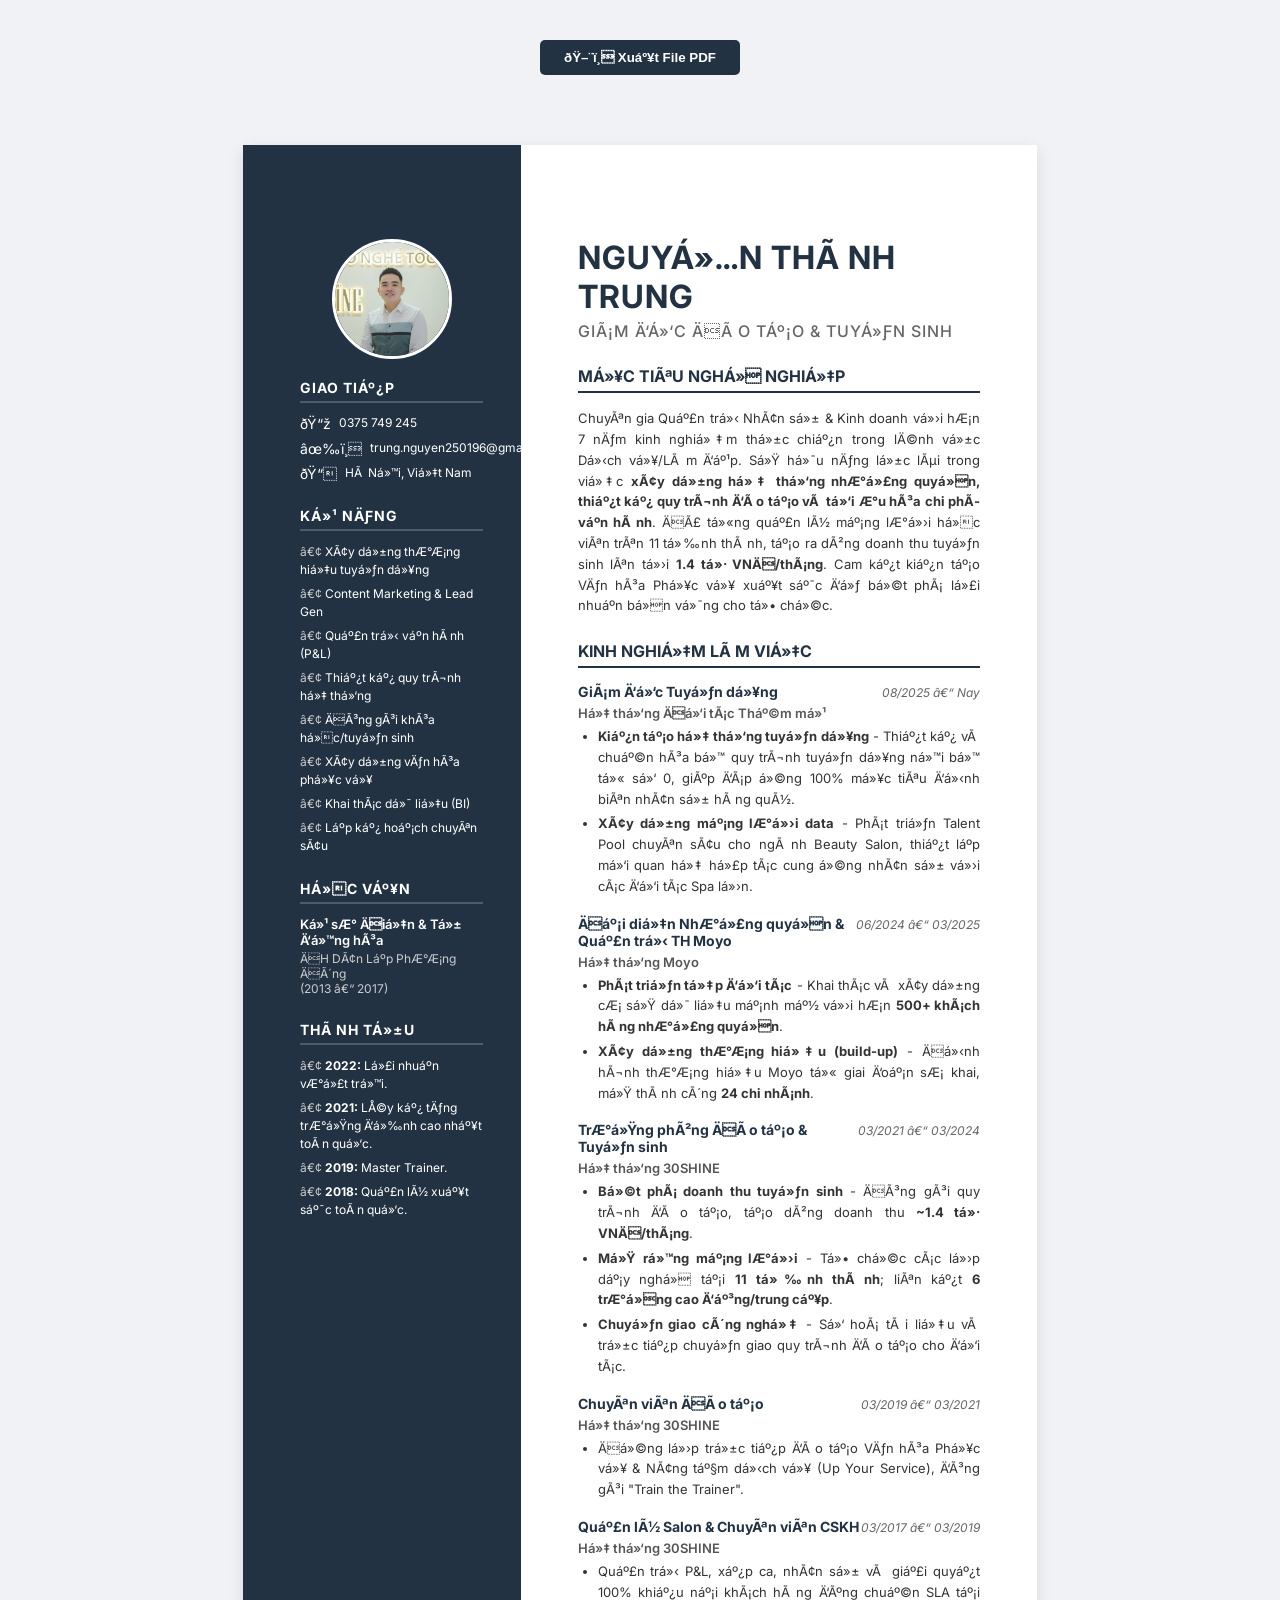
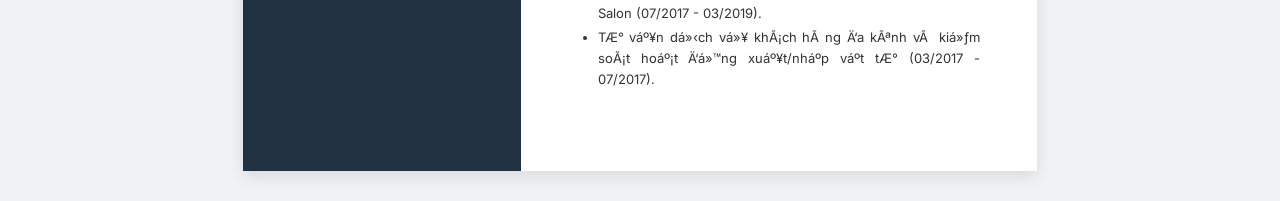
==== cv_detail.html @ 02f77760 "Add files via upload" ====
﻿<!DOCTYPE html>
<html lang="vi">

<head>
    <meta charset="UTF-8">
    <meta name="viewport" content="width=device-width, initial-scale=1.0">
    <title>CV - Nguyá»…n ThÃ nh Trung</title>
    <!-- PhÃ´ng chá»¯ Inter -->
    <link href="https://fonts.googleapis.com/css2?family=Inter:wght@400;500;600;700&display=swap" rel="stylesheet">
    <style>
        /* RESET & VARIABLES */
        :root {
            --primary-bg: #1a1a1a;
            --primary-text: #ffffff;
            --secondary-bg: #ffffff;
            --secondary-text: #333333;
            --accent-color: #2F80ED;
            --text-light: #777777;
            --border-color: #e0e0e0;
            --sidebar-width: 35%;
        }

        * {
            box-sizing: border-box;
            margin: 0;
            padding: 0;
        }

        body {
            font-family: 'Inter', sans-serif;
            background-color: #f0f2f5;
            -webkit-print-color-adjust: exact;
            print-color-adjust: exact;
        }

        /* -------------------------------------
           A4 PAPER SETUP 
           ------------------------------------- */
        @page {
            size: A4;
            margin: 0;
        }

        .paper-a4 {
            width: 210mm;
            min-height: 297mm;
            background: var(--secondary-bg);
            margin: 30px auto;
            box-shadow: 0 5px 15px rgba(0, 0, 0, 0.1);
            position: relative;
            overflow: hidden;
            display: flex;
        }

        @media print {
            body {
                background: none;
                margin: 0;
                padding: 0;
            }

            .paper-a4 {
                margin: 0;
                box-shadow: none;
                width: 210mm;
                min-height: 297mm;
            }

            .btn-print,
            .instruction-text {
                display: none;
            }

            /* TrÃ¡nh cáº¯t trang */
            .exp-item {
                page-break-inside: avoid;
            }
        }

        /* -------------------------------------
           LAYOUT (2 COLUMNS)
           ------------------------------------- */
        .sidebar {
            width: var(--sidebar-width);
            background-color: #223243;
            /* MÃ u xanh Ä‘en Ä‘áº·c trÆ°ng TopCV */
            color: var(--primary-text);
            padding: 25mm 10mm 15mm 15mm;
            min-height: 100vh;
        }

        .main-content {
            width: calc(100% - var(--sidebar-width));
            background-color: var(--secondary-bg);
            color: var(--secondary-text);
            padding: 25mm 15mm 15mm 15mm;
        }

        /* -------------------------------------
           SIDEBAR STYLES
           ------------------------------------- */
        .avatar-container {
            width: 120px;
            height: 120px;
            border-radius: 50%;
            background-color: #3e526a;
            margin: 0 auto 20px auto;
            display: flex;
            align-items: center;
            justify-content: center;
            border: 3px solid #fff;
            overflow: hidden;
        }

        .avatar-placeholder {
            font-size: 36px;
            font-weight: 700;
            color: #fff;
        }

        .sidebar-section {
            margin-bottom: 25px;
        }

        .sidebar-title {
            font-size: 14px;
            text-transform: uppercase;
            border-bottom: 2px solid rgba(255, 255, 255, 0.2);
            padding-bottom: 5px;
            margin-bottom: 12px;
            letter-spacing: 1px;
        }

        .contact-item {
            margin-bottom: 8px;
            font-size: 12px;
            display: flex;
            align-items: flex-start;
        }

        .contact-icon {
            margin-right: 8px;
            font-size: 14px;
        }

        .sidebar-list {
            list-style: none;
            padding: 0;
        }

        .sidebar-list li {
            font-size: 12px;
            margin-bottom: 6px;
            line-height: 1.5;
        }

        .sidebar-list li::before {
            content: "â€¢ ";
            color: #ccc;
        }

        /* -------------------------------------
           MAIN CONTENT STYLES
           ------------------------------------- */
        h1.cv-name {
            font-size: 32px;
            text-transform: uppercase;
            color: #223243;
            letter-spacing: 1px;
            margin-bottom: 5px;
            line-height: 1.2;
        }

        h2.cv-title-job {
            font-size: 16px;
            color: #666;
            text-transform: uppercase;
            letter-spacing: 1px;
            margin-bottom: 25px;
            font-weight: 500;
        }

        .main-section {
            margin-bottom: 25px;
        }

        .main-title {
            font-size: 16px;
            text-transform: uppercase;
            color: #223243;
            border-bottom: 2px solid #223243;
            padding-bottom: 5px;
            margin-bottom: 15px;
            font-weight: 700;
        }

        p.summary {
            font-size: 13px;
            line-height: 1.6;
            text-align: justify;
        }

        .exp-item {
            margin-bottom: 18px;
            font-size: 13px;
            page-break-inside: avoid;
        }

        .exp-header {
            display: flex;
            justify-content: space-between;
            align-items: baseline;
            margin-bottom: 5px;
        }

        .job-title {
            font-size: 14px;
            font-weight: 700;
            color: #223243;
        }

        .job-date {
            font-size: 12px;
            color: #666;
            font-style: italic;
            white-space: nowrap;
        }

        .company-name {
            font-weight: 600;
            color: #555;
            margin-bottom: 5px;
            display: block;
        }

        .exp-detail {
            list-style-type: disc;
            padding-left: 20px;
            line-height: 1.6;
        }

        .exp-detail li {
            margin-bottom: 4px;
            text-align: justify;
        }

        /* UTILITY */
        .btn-print {
            display: block;
            width: 200px;
            margin: 20px auto;
            padding: 10px 20px;
            background: #223243;
            color: white;
            text-align: center;
            text-decoration: none;
            font-weight: bold;
            border-radius: 5px;
            cursor: pointer;
            border: none;
            transition: 0.2s;
        }

        .btn-print:hover {
            background: #3e526a;
        }
    </style>
</head>

<body>

    <!-- Instruction (áº©n khi in) -->
    <div style="text-align:center; padding: 20px;" class="instruction-text">
        <button class="btn-print" onclick="window.print()">ðŸ–¨ï¸ Xuáº¥t File PDF</button>
    </div>

    <!-- KHUNG A4 -->
    <div class="paper-a4">

        <!-- SIDEBAR -->
        <div class="sidebar">
            <div class="avatar-container">
                <img src="assets/images/anh_dai_dien.jpg" alt="Nguyá»…n ThÃ nh Trung"
                    style="width: 100%; height: 100%; object-fit: cover;">
            </div>

            <div class="sidebar-section">
                <h3 class="sidebar-title">Giao tiáº¿p</h3>
                <div class="contact-item"><span class="contact-icon">ðŸ“ž</span> 0375 749 245</div>
                <div class="contact-item"><span class="contact-icon">âœ‰ï¸</span> trung.nguyen250196@gmail.com</div>
                <div class="contact-item"><span class="contact-icon">ðŸ“</span> HÃ  Ná»™i, Viá»‡t Nam</div>
            </div>

            <div class="sidebar-section">
                <h3 class="sidebar-title">Ká»¹ nÄƒng</h3>
                <ul class="sidebar-list">
                    <li>XÃ¢y dá»±ng thÆ°Æ¡ng hiá»‡u tuyá»ƒn dá»¥ng</li>
                    <li>Content Marketing & Lead Gen</li>
                    <li>Quáº£n trá»‹ váº­n hÃ nh (P&L)</li>
                    <li>Thiáº¿t káº¿ quy trÃ¬nh há»‡ thá»‘ng</li>
                    <li>ÄÃ³ng gÃ³i khÃ³a há»c/tuyá»ƒn sinh</li>
                    <li>XÃ¢y dá»±ng vÄƒn hÃ³a phá»¥c vá»¥</li>
                    <li>Khai thÃ¡c dá»¯ liá»‡u (BI)</li>
                    <li>Láº­p káº¿ hoáº¡ch chuyÃªn sÃ¢u</li>
                </ul>
            </div>

            <div class="sidebar-section">
                <h3 class="sidebar-title">Há»c váº¥n</h3>
                <p style="font-size: 13px; font-weight: 600; margin-bottom: 3px;">Ká»¹ sÆ° Äiá»‡n & Tá»± Ä‘á»™ng hÃ³a</p>
                <p style="font-size: 12px; color: #ccc;">ÄH DÃ¢n Láº­p PhÆ°Æ¡ng ÄÃ´ng<br>(2013 â€“ 2017)</p>
            </div>

            <div class="sidebar-section">
                <h3 class="sidebar-title">ThÃ nh tá»±u</h3>
                <ul class="sidebar-list">
                    <li><strong>2022:</strong> Lá»£i nhuáº­n vÆ°á»£t trá»™i.</li>
                    <li><strong>2021:</strong> LÅ©y káº¿ tÄƒng trÆ°á»Ÿng Ä‘á»‰nh cao nháº¥t toÃ n quá»‘c.</li>
                    <li><strong>2019:</strong> Master Trainer.</li>
                    <li><strong>2018:</strong> Quáº£n lÃ½ xuáº¥t sáº¯c toÃ n quá»‘c.</li>
                </ul>
            </div>
        </div>

        <!-- MAIN CONTENT -->
        <div class="main-content">
            <h1 class="cv-name">Nguyá»…n ThÃ nh Trung</h1>
            <h2 class="cv-title-job">GiÃ¡m Ä‘á»‘c ÄÃ o táº¡o & Tuyá»ƒn sinh</h2>

            <div class="main-section">
                <h3 class="main-title">Má»¥c tiÃªu nghá» nghiá»‡p</h3>
                <p class="summary">
                    ChuyÃªn gia Quáº£n trá»‹ NhÃ¢n sá»± & Kinh doanh vá»›i hÆ¡n 7 nÄƒm kinh nghiá»‡m thá»±c chiáº¿n trong lÄ©nh vá»±c Dá»‹ch
                    vá»¥/LÃ m Ä‘áº¹p. Sá»Ÿ há»¯u nÄƒng lá»±c lÃµi trong viá»‡c <strong>xÃ¢y dá»±ng há»‡ thá»‘ng nhÆ°á»£ng quyá»n, thiáº¿t káº¿ quy
                        trÃ¬nh Ä‘Ã o táº¡o vÃ  tá»‘i Æ°u hÃ³a chi phÃ­ váº­n hÃ nh</strong>. ÄÃ£ tá»«ng quáº£n lÃ½ máº¡ng lÆ°á»›i há»c viÃªn trÃªn
                    11 tá»‰nh thÃ nh, táº¡o ra dÃ²ng doanh thu tuyá»ƒn sinh lÃªn tá»›i <strong>1.4 tá»· VNÄ/thÃ¡ng</strong>. Cam káº¿t
                    kiáº¿n táº¡o VÄƒn hÃ³a Phá»¥c vá»¥ xuáº¥t sáº¯c Ä‘á»ƒ bá»©t phÃ¡ lá»£i nhuáº­n bá»n vá»¯ng cho tá»• chá»©c.
                </p>
            </div>

            <div class="main-section">
                <h3 class="main-title">Kinh nghiá»‡m lÃ m viá»‡c</h3>

                <div class="exp-item">
                    <div class="exp-header">
                        <span class="job-title">GiÃ¡m Ä‘á»‘c Tuyá»ƒn dá»¥ng</span>
                        <span class="job-date">08/2025 â€“ Nay</span>
                    </div>
                    <span class="company-name">Há»‡ thá»‘ng Äá»‘i tÃ¡c Tháº©m má»¹</span>
                    <ul class="exp-detail">
                        <li><strong>Kiáº¿n táº¡o há»‡ thá»‘ng tuyá»ƒn dá»¥ng</strong> - Thiáº¿t káº¿ vÃ  chuáº©n hÃ³a bá»™ quy trÃ¬nh tuyá»ƒn
                            dá»¥ng
                            ná»™i bá»™ tá»« sá»‘ 0, giÃºp Ä‘Ã¡p á»©ng 100% má»¥c tiÃªu Ä‘á»‹nh biÃªn nhÃ¢n sá»± hÃ ng quÃ½.</li>
                        <li><strong>XÃ¢y dá»±ng máº¡ng lÆ°á»›i data</strong> - PhÃ¡t triá»ƒn Talent Pool chuyÃªn sÃ¢u cho ngÃ nh
                            Beauty
                            Salon, thiáº¿t láº­p má»‘i quan há»‡ há»£p tÃ¡c cung á»©ng nhÃ¢n sá»± vá»›i cÃ¡c Ä‘á»‘i tÃ¡c Spa lá»›n.</li>
                    </ul>
                </div>

                <div class="exp-item">
                    <div class="exp-header">
                        <span class="job-title">Äáº¡i diá»‡n NhÆ°á»£ng quyá»n & Quáº£n trá»‹ TH Moyo</span>
                        <span class="job-date">06/2024 â€“ 03/2025</span>
                    </div>
                    <span class="company-name">Há»‡ thá»‘ng Moyo</span>
                    <ul class="exp-detail">
                        <li><strong>PhÃ¡t triá»ƒn tá»‡p Ä‘á»‘i tÃ¡c</strong> - Khai thÃ¡c vÃ  xÃ¢y dá»±ng cÆ¡ sá»Ÿ dá»¯ liá»‡u máº¡nh máº½ vá»›i
                            hÆ¡n
                            <strong>500+ khÃ¡ch hÃ ng nhÆ°á»£ng quyá»n</strong>.
                        </li>
                        <li><strong>XÃ¢y dá»±ng thÆ°Æ¡ng hiá»‡u (build-up)</strong> - Äá»‹nh hÃ¬nh thÆ°Æ¡ng hiá»‡u Moyo tá»« giai Ä‘oáº¡n
                            sÆ¡
                            khai, má»Ÿ thÃ nh cÃ´ng <strong>24 chi nhÃ¡nh</strong>.</li>
                    </ul>
                </div>

                <div class="exp-item">
                    <div class="exp-header">
                        <span class="job-title">TrÆ°á»Ÿng phÃ²ng ÄÃ o táº¡o & Tuyá»ƒn sinh</span>
                        <span class="job-date">03/2021 â€“ 03/2024</span>
                    </div>
                    <span class="company-name">Há»‡ thá»‘ng 30SHINE</span>
                    <ul class="exp-detail">
                        <li><strong>Bá»©t phÃ¡ doanh thu tuyá»ƒn sinh</strong> - ÄÃ³ng gÃ³i quy trÃ¬nh Ä‘Ã o táº¡o, táº¡o dÃ²ng doanh
                            thu <strong>~1.4 tá»· VNÄ/thÃ¡ng</strong>.</li>
                        <li><strong>Má»Ÿ rá»™ng máº¡ng lÆ°á»›i</strong> - Tá»• chá»©c cÃ¡c lá»›p dáº¡y nghá» táº¡i <strong>11 tá»‰nh
                                thÃ nh</strong>; liÃªn káº¿t <strong>6 trÆ°á»ng cao Ä‘áº³ng/trung cáº¥p</strong>.</li>
                        <li><strong>Chuyá»ƒn giao cÃ´ng nghá»‡</strong> - Sá»‘ hoÃ¡ tÃ i liá»‡u vÃ  trá»±c tiáº¿p chuyá»ƒn giao quy trÃ¬nh
                            Ä‘Ã o táº¡o cho Ä‘á»‘i tÃ¡c.</li>
                    </ul>
                </div>

                <div class="exp-item">
                    <div class="exp-header">
                        <span class="job-title">ChuyÃªn viÃªn ÄÃ o táº¡o</span>
                        <span class="job-date">03/2019 â€“ 03/2021</span>
                    </div>
                    <span class="company-name">Há»‡ thá»‘ng 30SHINE</span>
                    <ul class="exp-detail">
                        <li>Äá»©ng lá»›p trá»±c tiáº¿p Ä‘Ã o táº¡o VÄƒn hÃ³a Phá»¥c vá»¥ & NÃ¢ng táº§m dá»‹ch vá»¥ (Up Your Service), Ä‘Ã³ng gÃ³i
                            "Train the Trainer".</li>
                    </ul>
                </div>

                <div class="exp-item">
                    <div class="exp-header">
                        <span class="job-title">Quáº£n lÃ½ Salon & ChuyÃªn viÃªn CSKH</span>
                        <span class="job-date">03/2017 â€“ 03/2019</span>
                    </div>
                    <span class="company-name">Há»‡ thá»‘ng 30SHINE</span>
                    <ul class="exp-detail">
                        <li>Quáº£n trá»‹ P&L, xáº¿p ca, nhÃ¢n sá»± vÃ  giáº£i quyáº¿t 100% khiáº¿u náº¡i khÃ¡ch hÃ ng Ä‘Ãºng chuáº©n SLA táº¡i
                            Salon (07/2017 - 03/2019).</li>
                        <li>TÆ° váº¥n dá»‹ch vá»¥ khÃ¡ch hÃ ng Ä‘a kÃªnh vÃ  kiá»ƒm soÃ¡t hoáº¡t Ä‘á»™ng xuáº¥t/nháº­p váº­t tÆ° (03/2017 -
                            07/2017).</li>
                    </ul>
                </div>

            </div>

        </div>

    </div>

</body>

</html>
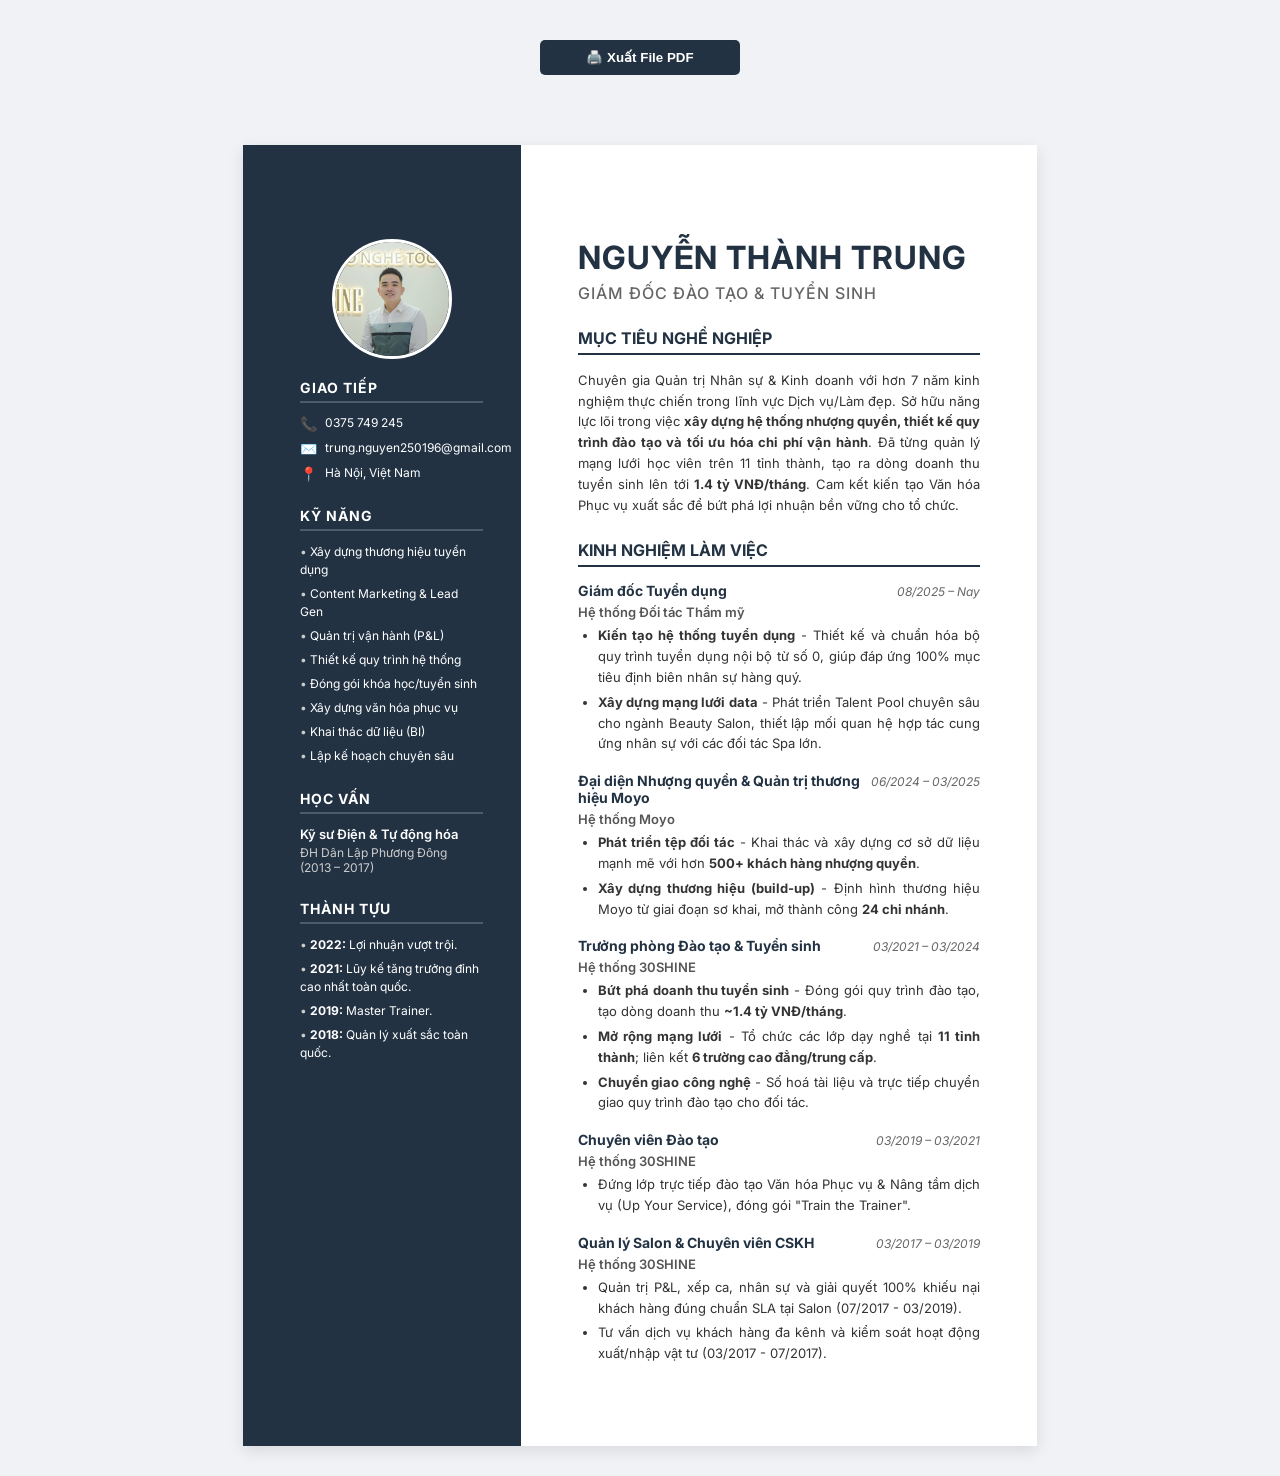
==== commit 40190668: "Update cv_detail.html" ====
--- a/cv_detail.html
+++ b/cv_detail.html
@@ -1,11 +1,10 @@
-﻿<!DOCTYPE html>
+<!DOCTYPE html>
 <html lang="vi">
 
 <head>
     <meta charset="UTF-8">
     <meta name="viewport" content="width=device-width, initial-scale=1.0">
-    <title>CV - Nguyá»…n ThÃ nh Trung</title>
-    <!-- PhÃ´ng chá»¯ Inter -->
+    <title>CV - Nguyễn Thành Trung</title>
     <link href="https://fonts.googleapis.com/css2?family=Inter:wght@400;500;600;700&display=swap" rel="stylesheet">
     <style>
         /* RESET & VARIABLES */
@@ -34,7 +33,7 @@
         }
 
         /* -------------------------------------
-           A4 PAPER SETUP 
+           A4 PAPER SETUP
            ------------------------------------- */
         @page {
             size: A4;
@@ -71,7 +70,7 @@
                 display: none;
             }
 
-            /* TrÃ¡nh cáº¯t trang */
+            /* Tránh cắt trang */
             .exp-item {
                 page-break-inside: avoid;
             }
@@ -83,7 +82,6 @@
         .sidebar {
             width: var(--sidebar-width);
             background-color: #223243;
-            /* MÃ u xanh Ä‘en Ä‘áº·c trÆ°ng TopCV */
             color: var(--primary-text);
             padding: 25mm 10mm 15mm 15mm;
             min-height: 100vh;
@@ -112,12 +110,6 @@
             overflow: hidden;
         }
 
-        .avatar-placeholder {
-            font-size: 36px;
-            font-weight: 700;
-            color: #fff;
-        }
-
         .sidebar-section {
             margin-bottom: 25px;
         }
@@ -155,7 +147,7 @@
         }
 
         .sidebar-list li::before {
-            content: "â€¢ ";
+            content: "• ";
             color: #ccc;
         }
 
@@ -269,9 +261,9 @@
 
 <body>
 
-    <!-- Instruction (áº©n khi in) -->
+    <!-- Instruction (ẩn khi in) -->
     <div style="text-align:center; padding: 20px;" class="instruction-text">
-        <button class="btn-print" onclick="window.print()">ðŸ–¨ï¸ Xuáº¥t File PDF</button>
+        <button class="btn-print" onclick="window.print()">🖨️ Xuất File PDF</button>
     </div>
 
     <!-- KHUNG A4 -->
@@ -280,138 +272,133 @@
         <!-- SIDEBAR -->
         <div class="sidebar">
             <div class="avatar-container">
-                <img src="assets/images/anh_dai_dien.jpg" alt="Nguyá»…n ThÃ nh Trung"
+                <img src="assets/images/anh_dai_dien.jpg" alt="Nguyễn Thành Trung"
                     style="width: 100%; height: 100%; object-fit: cover;">
             </div>
 
             <div class="sidebar-section">
-                <h3 class="sidebar-title">Giao tiáº¿p</h3>
-                <div class="contact-item"><span class="contact-icon">ðŸ“ž</span> 0375 749 245</div>
-                <div class="contact-item"><span class="contact-icon">âœ‰ï¸</span> trung.nguyen250196@gmail.com</div>
-                <div class="contact-item"><span class="contact-icon">ðŸ“</span> HÃ  Ná»™i, Viá»‡t Nam</div>
+                <h3 class="sidebar-title">Giao tiếp</h3>
+                <div class="contact-item"><span class="contact-icon">📞</span> 0375 749 245</div>
+                <div class="contact-item"><span class="contact-icon">✉️</span> trung.nguyen250196@gmail.com</div>
+                <div class="contact-item"><span class="contact-icon">📍</span> Hà Nội, Việt Nam</div>
             </div>
 
             <div class="sidebar-section">
-                <h3 class="sidebar-title">Ká»¹ nÄƒng</h3>
+                <h3 class="sidebar-title">Kỹ năng</h3>
                 <ul class="sidebar-list">
-                    <li>XÃ¢y dá»±ng thÆ°Æ¡ng hiá»‡u tuyá»ƒn dá»¥ng</li>
-                    <li>Content Marketing & Lead Gen</li>
-                    <li>Quáº£n trá»‹ váº­n hÃ nh (P&L)</li>
-                    <li>Thiáº¿t káº¿ quy trÃ¬nh há»‡ thá»‘ng</li>
-                    <li>ÄÃ³ng gÃ³i khÃ³a há»c/tuyá»ƒn sinh</li>
-                    <li>XÃ¢y dá»±ng vÄƒn hÃ³a phá»¥c vá»¥</li>
-                    <li>Khai thÃ¡c dá»¯ liá»‡u (BI)</li>
-                    <li>Láº­p káº¿ hoáº¡ch chuyÃªn sÃ¢u</li>
+                    <li>Xây dựng thương hiệu tuyển dụng</li>
+                    <li>Content Marketing &amp; Lead Gen</li>
+                    <li>Quản trị vận hành (P&amp;L)</li>
+                    <li>Thiết kế quy trình hệ thống</li>
+                    <li>Đóng gói khóa học/tuyển sinh</li>
+                    <li>Xây dựng văn hóa phục vụ</li>
+                    <li>Khai thác dữ liệu (BI)</li>
+                    <li>Lập kế hoạch chuyên sâu</li>
                 </ul>
             </div>
 
             <div class="sidebar-section">
-                <h3 class="sidebar-title">Há»c váº¥n</h3>
-                <p style="font-size: 13px; font-weight: 600; margin-bottom: 3px;">Ká»¹ sÆ° Äiá»‡n & Tá»± Ä‘á»™ng hÃ³a</p>
-                <p style="font-size: 12px; color: #ccc;">ÄH DÃ¢n Láº­p PhÆ°Æ¡ng ÄÃ´ng<br>(2013 â€“ 2017)</p>
+                <h3 class="sidebar-title">Học vấn</h3>
+                <p style="font-size: 13px; font-weight: 600; margin-bottom: 3px;">Kỹ sư Điện &amp; Tự động hóa</p>
+                <p style="font-size: 12px; color: #ccc;">ĐH Dân Lập Phương Đông<br>(2013 – 2017)</p>
             </div>
 
             <div class="sidebar-section">
-                <h3 class="sidebar-title">ThÃ nh tá»±u</h3>
+                <h3 class="sidebar-title">Thành tựu</h3>
                 <ul class="sidebar-list">
-                    <li><strong>2022:</strong> Lá»£i nhuáº­n vÆ°á»£t trá»™i.</li>
-                    <li><strong>2021:</strong> LÅ©y káº¿ tÄƒng trÆ°á»Ÿng Ä‘á»‰nh cao nháº¥t toÃ n quá»‘c.</li>
+                    <li><strong>2022:</strong> Lợi nhuận vượt trội.</li>
+                    <li><strong>2021:</strong> Lũy kế tăng trưởng đỉnh cao nhất toàn quốc.</li>
                     <li><strong>2019:</strong> Master Trainer.</li>
-                    <li><strong>2018:</strong> Quáº£n lÃ½ xuáº¥t sáº¯c toÃ n quá»‘c.</li>
+                    <li><strong>2018:</strong> Quản lý xuất sắc toàn quốc.</li>
                 </ul>
             </div>
         </div>
 
         <!-- MAIN CONTENT -->
         <div class="main-content">
-            <h1 class="cv-name">Nguyá»…n ThÃ nh Trung</h1>
-            <h2 class="cv-title-job">GiÃ¡m Ä‘á»‘c ÄÃ o táº¡o & Tuyá»ƒn sinh</h2>
+            <h1 class="cv-name">Nguyễn Thành Trung</h1>
+            <h2 class="cv-title-job">Giám đốc Đào tạo &amp; Tuyển sinh</h2>
 
             <div class="main-section">
-                <h3 class="main-title">Má»¥c tiÃªu nghá» nghiá»‡p</h3>
+                <h3 class="main-title">Mục tiêu nghề nghiệp</h3>
                 <p class="summary">
-                    ChuyÃªn gia Quáº£n trá»‹ NhÃ¢n sá»± & Kinh doanh vá»›i hÆ¡n 7 nÄƒm kinh nghiá»‡m thá»±c chiáº¿n trong lÄ©nh vá»±c Dá»‹ch
-                    vá»¥/LÃ m Ä‘áº¹p. Sá»Ÿ há»¯u nÄƒng lá»±c lÃµi trong viá»‡c <strong>xÃ¢y dá»±ng há»‡ thá»‘ng nhÆ°á»£ng quyá»n, thiáº¿t káº¿ quy
-                        trÃ¬nh Ä‘Ã o táº¡o vÃ  tá»‘i Æ°u hÃ³a chi phÃ­ váº­n hÃ nh</strong>. ÄÃ£ tá»«ng quáº£n lÃ½ máº¡ng lÆ°á»›i há»c viÃªn trÃªn
-                    11 tá»‰nh thÃ nh, táº¡o ra dÃ²ng doanh thu tuyá»ƒn sinh lÃªn tá»›i <strong>1.4 tá»· VNÄ/thÃ¡ng</strong>. Cam káº¿t
-                    kiáº¿n táº¡o VÄƒn hÃ³a Phá»¥c vá»¥ xuáº¥t sáº¯c Ä‘á»ƒ bá»©t phÃ¡ lá»£i nhuáº­n bá»n vá»¯ng cho tá»• chá»©c.
+                    Chuyên gia Quản trị Nhân sự &amp; Kinh doanh với hơn 7 năm kinh nghiệm thực chiến trong lĩnh vực
+                    Dịch vụ/Làm đẹp. Sở hữu năng lực lõi trong việc <strong>xây dựng hệ thống nhượng quyền, thiết kế quy
+                        trình đào tạo và tối ưu hóa chi phí vận hành</strong>. Đã từng quản lý mạng lưới học viên trên
+                    11 tỉnh thành, tạo ra dòng doanh thu tuyển sinh lên tới <strong>1.4 tỷ VNĐ/tháng</strong>. Cam kết
+                    kiến tạo Văn hóa Phục vụ xuất sắc để bứt phá lợi nhuận bền vững cho tổ chức.
                 </p>
             </div>
 
             <div class="main-section">
-                <h3 class="main-title">Kinh nghiá»‡m lÃ m viá»‡c</h3>
+                <h3 class="main-title">Kinh nghiệm làm việc</h3>
 
                 <div class="exp-item">
                     <div class="exp-header">
-                        <span class="job-title">GiÃ¡m Ä‘á»‘c Tuyá»ƒn dá»¥ng</span>
-                        <span class="job-date">08/2025 â€“ Nay</span>
+                        <span class="job-title">Giám đốc Tuyển dụng</span>
+                        <span class="job-date">08/2025 – Nay</span>
                     </div>
-                    <span class="company-name">Há»‡ thá»‘ng Äá»‘i tÃ¡c Tháº©m má»¹</span>
+                    <span class="company-name">Hệ thống Đối tác Thẩm mỹ</span>
                     <ul class="exp-detail">
-                        <li><strong>Kiáº¿n táº¡o há»‡ thá»‘ng tuyá»ƒn dá»¥ng</strong> - Thiáº¿t káº¿ vÃ  chuáº©n hÃ³a bá»™ quy trÃ¬nh tuyá»ƒn
-                            dá»¥ng
-                            ná»™i bá»™ tá»« sá»‘ 0, giÃºp Ä‘Ã¡p á»©ng 100% má»¥c tiÃªu Ä‘á»‹nh biÃªn nhÃ¢n sá»± hÃ ng quÃ½.</li>
-                        <li><strong>XÃ¢y dá»±ng máº¡ng lÆ°á»›i data</strong> - PhÃ¡t triá»ƒn Talent Pool chuyÃªn sÃ¢u cho ngÃ nh
-                            Beauty
-                            Salon, thiáº¿t láº­p má»‘i quan há»‡ há»£p tÃ¡c cung á»©ng nhÃ¢n sá»± vá»›i cÃ¡c Ä‘á»‘i tÃ¡c Spa lá»›n.</li>
+                        <li><strong>Kiến tạo hệ thống tuyển dụng</strong> - Thiết kế và chuẩn hóa bộ quy trình tuyển
+                            dụng nội bộ từ số 0, giúp đáp ứng 100% mục tiêu định biên nhân sự hàng quý.</li>
+                        <li><strong>Xây dựng mạng lưới data</strong> - Phát triển Talent Pool chuyên sâu cho ngành
+                            Beauty Salon, thiết lập mối quan hệ hợp tác cung ứng nhân sự với các đối tác Spa lớn.</li>
                     </ul>
                 </div>
 
                 <div class="exp-item">
                     <div class="exp-header">
-                        <span class="job-title">Äáº¡i diá»‡n NhÆ°á»£ng quyá»n & Quáº£n trá»‹ TH Moyo</span>
-                        <span class="job-date">06/2024 â€“ 03/2025</span>
+                        <span class="job-title">Đại diện Nhượng quyền &amp; Quản trị thương hiệu Moyo</span>
+                        <span class="job-date">06/2024 – 03/2025</span>
                     </div>
-                    <span class="company-name">Há»‡ thá»‘ng Moyo</span>
+                    <span class="company-name">Hệ thống Moyo</span>
                     <ul class="exp-detail">
-                        <li><strong>PhÃ¡t triá»ƒn tá»‡p Ä‘á»‘i tÃ¡c</strong> - Khai thÃ¡c vÃ  xÃ¢y dá»±ng cÆ¡ sá»Ÿ dá»¯ liá»‡u máº¡nh máº½ vá»›i
-                            hÆ¡n
-                            <strong>500+ khÃ¡ch hÃ ng nhÆ°á»£ng quyá»n</strong>.
-                        </li>
-                        <li><strong>XÃ¢y dá»±ng thÆ°Æ¡ng hiá»‡u (build-up)</strong> - Äá»‹nh hÃ¬nh thÆ°Æ¡ng hiá»‡u Moyo tá»« giai Ä‘oáº¡n
-                            sÆ¡
-                            khai, má»Ÿ thÃ nh cÃ´ng <strong>24 chi nhÃ¡nh</strong>.</li>
+                        <li><strong>Phát triển tệp đối tác</strong> - Khai thác và xây dựng cơ sở dữ liệu mạnh mẽ với
+                            hơn <strong>500+ khách hàng nhượng quyền</strong>.</li>
+                        <li><strong>Xây dựng thương hiệu (build-up)</strong> - Định hình thương hiệu Moyo từ giai đoạn
+                            sơ khai, mở thành công <strong>24 chi nhánh</strong>.</li>
                     </ul>
                 </div>
 
                 <div class="exp-item">
                     <div class="exp-header">
-                        <span class="job-title">TrÆ°á»Ÿng phÃ²ng ÄÃ o táº¡o & Tuyá»ƒn sinh</span>
-                        <span class="job-date">03/2021 â€“ 03/2024</span>
+                        <span class="job-title">Trưởng phòng Đào tạo &amp; Tuyển sinh</span>
+                        <span class="job-date">03/2021 – 03/2024</span>
                     </div>
-                    <span class="company-name">Há»‡ thá»‘ng 30SHINE</span>
+                    <span class="company-name">Hệ thống 30SHINE</span>
                     <ul class="exp-detail">
-                        <li><strong>Bá»©t phÃ¡ doanh thu tuyá»ƒn sinh</strong> - ÄÃ³ng gÃ³i quy trÃ¬nh Ä‘Ã o táº¡o, táº¡o dÃ²ng doanh
-                            thu <strong>~1.4 tá»· VNÄ/thÃ¡ng</strong>.</li>
-                        <li><strong>Má»Ÿ rá»™ng máº¡ng lÆ°á»›i</strong> - Tá»• chá»©c cÃ¡c lá»›p dáº¡y nghá» táº¡i <strong>11 tá»‰nh
-                                thÃ nh</strong>; liÃªn káº¿t <strong>6 trÆ°á»ng cao Ä‘áº³ng/trung cáº¥p</strong>.</li>
-                        <li><strong>Chuyá»ƒn giao cÃ´ng nghá»‡</strong> - Sá»‘ hoÃ¡ tÃ i liá»‡u vÃ  trá»±c tiáº¿p chuyá»ƒn giao quy trÃ¬nh
-                            Ä‘Ã o táº¡o cho Ä‘á»‘i tÃ¡c.</li>
+                        <li><strong>Bứt phá doanh thu tuyển sinh</strong> - Đóng gói quy trình đào tạo, tạo dòng doanh
+                            thu <strong>~1.4 tỷ VNĐ/tháng</strong>.</li>
+                        <li><strong>Mở rộng mạng lưới</strong> - Tổ chức các lớp dạy nghề tại <strong>11 tỉnh
+                                thành</strong>; liên kết <strong>6 trường cao đẳng/trung cấp</strong>.</li>
+                        <li><strong>Chuyển giao công nghệ</strong> - Số hoá tài liệu và trực tiếp chuyển giao quy trình
+                            đào tạo cho đối tác.</li>
                     </ul>
                 </div>
 
                 <div class="exp-item">
                     <div class="exp-header">
-                        <span class="job-title">ChuyÃªn viÃªn ÄÃ o táº¡o</span>
-                        <span class="job-date">03/2019 â€“ 03/2021</span>
+                        <span class="job-title">Chuyên viên Đào tạo</span>
+                        <span class="job-date">03/2019 – 03/2021</span>
                     </div>
-                    <span class="company-name">Há»‡ thá»‘ng 30SHINE</span>
+                    <span class="company-name">Hệ thống 30SHINE</span>
                     <ul class="exp-detail">
-                        <li>Äá»©ng lá»›p trá»±c tiáº¿p Ä‘Ã o táº¡o VÄƒn hÃ³a Phá»¥c vá»¥ & NÃ¢ng táº§m dá»‹ch vá»¥ (Up Your Service), Ä‘Ã³ng gÃ³i
-                            "Train the Trainer".</li>
+                        <li>Đứng lớp trực tiếp đào tạo Văn hóa Phục vụ &amp; Nâng tầm dịch vụ (Up Your Service), đóng
+                            gói "Train the Trainer".</li>
                     </ul>
                 </div>
 
                 <div class="exp-item">
                     <div class="exp-header">
-                        <span class="job-title">Quáº£n lÃ½ Salon & ChuyÃªn viÃªn CSKH</span>
-                        <span class="job-date">03/2017 â€“ 03/2019</span>
+                        <span class="job-title">Quản lý Salon &amp; Chuyên viên CSKH</span>
+                        <span class="job-date">03/2017 – 03/2019</span>
                     </div>
-                    <span class="company-name">Há»‡ thá»‘ng 30SHINE</span>
+                    <span class="company-name">Hệ thống 30SHINE</span>
                     <ul class="exp-detail">
-                        <li>Quáº£n trá»‹ P&L, xáº¿p ca, nhÃ¢n sá»± vÃ  giáº£i quyáº¿t 100% khiáº¿u náº¡i khÃ¡ch hÃ ng Ä‘Ãºng chuáº©n SLA táº¡i
+                        <li>Quản trị P&amp;L, xếp ca, nhân sự và giải quyết 100% khiếu nại khách hàng đúng chuẩn SLA tại
                             Salon (07/2017 - 03/2019).</li>
-                        <li>TÆ° váº¥n dá»‹ch vá»¥ khÃ¡ch hÃ ng Ä‘a kÃªnh vÃ  kiá»ƒm soÃ¡t hoáº¡t Ä‘á»™ng xuáº¥t/nháº­p váº­t tÆ° (03/2017 -
+                        <li>Tư vấn dịch vụ khách hàng đa kênh và kiểm soát hoạt động xuất/nhập vật tư (03/2017 -
                             07/2017).</li>
                     </ul>
                 </div>
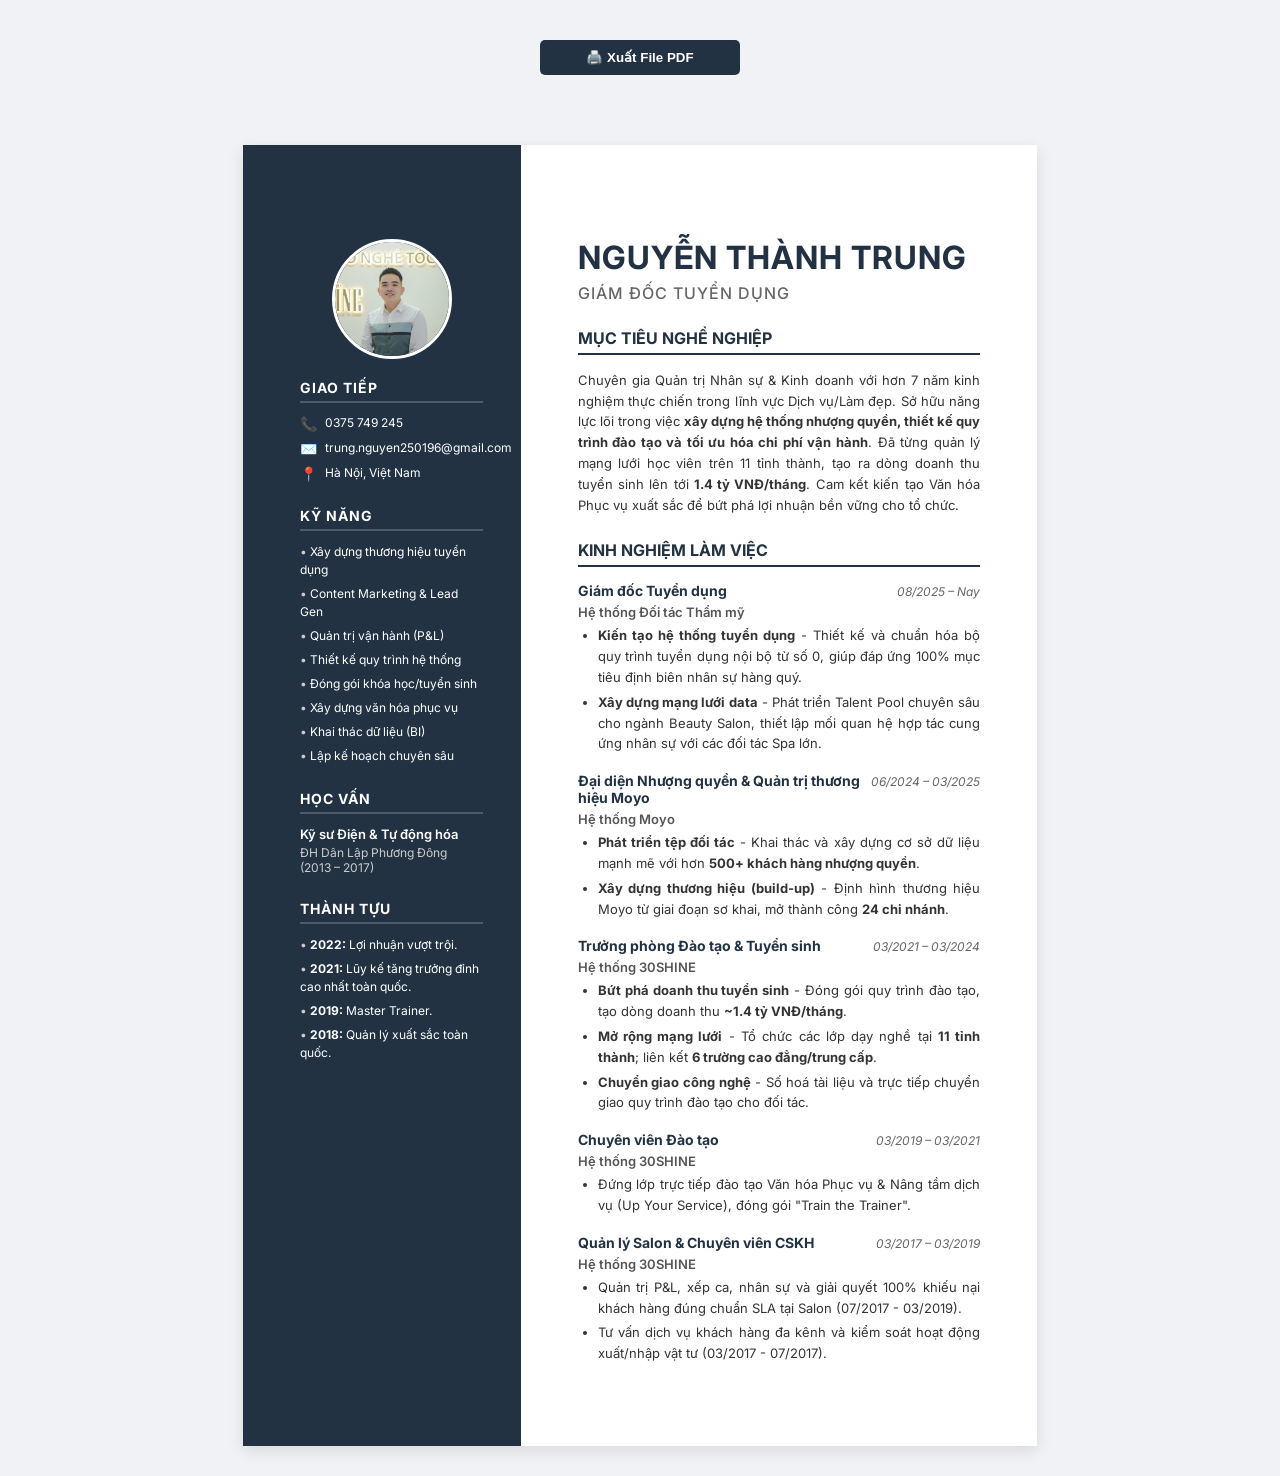
==== commit aba788fe: "Update: Doi chuc danh thanh Giam Doc Tuyen Dung + Fix encoding tieng Viet" ====
--- a/cv_detail.html
+++ b/cv_detail.html
@@ -1,414 +1,414 @@
-<!DOCTYPE html>
-<html lang="vi">
-
-<head>
-    <meta charset="UTF-8">
-    <meta name="viewport" content="width=device-width, initial-scale=1.0">
-    <title>CV - Nguyễn Thành Trung</title>
-    <link href="https://fonts.googleapis.com/css2?family=Inter:wght@400;500;600;700&display=swap" rel="stylesheet">
-    <style>
-        /* RESET & VARIABLES */
-        :root {
-            --primary-bg: #1a1a1a;
-            --primary-text: #ffffff;
-            --secondary-bg: #ffffff;
-            --secondary-text: #333333;
-            --accent-color: #2F80ED;
-            --text-light: #777777;
-            --border-color: #e0e0e0;
-            --sidebar-width: 35%;
-        }
-
-        * {
-            box-sizing: border-box;
-            margin: 0;
-            padding: 0;
-        }
-
-        body {
-            font-family: 'Inter', sans-serif;
-            background-color: #f0f2f5;
-            -webkit-print-color-adjust: exact;
-            print-color-adjust: exact;
-        }
-
-        /* -------------------------------------
-           A4 PAPER SETUP
-           ------------------------------------- */
-        @page {
-            size: A4;
-            margin: 0;
-        }
-
-        .paper-a4 {
-            width: 210mm;
-            min-height: 297mm;
-            background: var(--secondary-bg);
-            margin: 30px auto;
-            box-shadow: 0 5px 15px rgba(0, 0, 0, 0.1);
-            position: relative;
-            overflow: hidden;
-            display: flex;
-        }
-
-        @media print {
-            body {
-                background: none;
-                margin: 0;
-                padding: 0;
-            }
-
-            .paper-a4 {
-                margin: 0;
-                box-shadow: none;
-                width: 210mm;
-                min-height: 297mm;
-            }
-
-            .btn-print,
-            .instruction-text {
-                display: none;
-            }
-
-            /* Tránh cắt trang */
-            .exp-item {
-                page-break-inside: avoid;
-            }
-        }
-
-        /* -------------------------------------
-           LAYOUT (2 COLUMNS)
-           ------------------------------------- */
-        .sidebar {
-            width: var(--sidebar-width);
-            background-color: #223243;
-            color: var(--primary-text);
-            padding: 25mm 10mm 15mm 15mm;
-            min-height: 100vh;
-        }
-
-        .main-content {
-            width: calc(100% - var(--sidebar-width));
-            background-color: var(--secondary-bg);
-            color: var(--secondary-text);
-            padding: 25mm 15mm 15mm 15mm;
-        }
-
-        /* -------------------------------------
-           SIDEBAR STYLES
-           ------------------------------------- */
-        .avatar-container {
-            width: 120px;
-            height: 120px;
-            border-radius: 50%;
-            background-color: #3e526a;
-            margin: 0 auto 20px auto;
-            display: flex;
-            align-items: center;
-            justify-content: center;
-            border: 3px solid #fff;
-            overflow: hidden;
-        }
-
-        .sidebar-section {
-            margin-bottom: 25px;
-        }
-
-        .sidebar-title {
-            font-size: 14px;
-            text-transform: uppercase;
-            border-bottom: 2px solid rgba(255, 255, 255, 0.2);
-            padding-bottom: 5px;
-            margin-bottom: 12px;
-            letter-spacing: 1px;
-        }
-
-        .contact-item {
-            margin-bottom: 8px;
-            font-size: 12px;
-            display: flex;
-            align-items: flex-start;
-        }
-
-        .contact-icon {
-            margin-right: 8px;
-            font-size: 14px;
-        }
-
-        .sidebar-list {
-            list-style: none;
-            padding: 0;
-        }
-
-        .sidebar-list li {
-            font-size: 12px;
-            margin-bottom: 6px;
-            line-height: 1.5;
-        }
-
-        .sidebar-list li::before {
-            content: "• ";
-            color: #ccc;
-        }
-
-        /* -------------------------------------
-           MAIN CONTENT STYLES
-           ------------------------------------- */
-        h1.cv-name {
-            font-size: 32px;
-            text-transform: uppercase;
-            color: #223243;
-            letter-spacing: 1px;
-            margin-bottom: 5px;
-            line-height: 1.2;
-        }
-
-        h2.cv-title-job {
-            font-size: 16px;
-            color: #666;
-            text-transform: uppercase;
-            letter-spacing: 1px;
-            margin-bottom: 25px;
-            font-weight: 500;
-        }
-
-        .main-section {
-            margin-bottom: 25px;
-        }
-
-        .main-title {
-            font-size: 16px;
-            text-transform: uppercase;
-            color: #223243;
-            border-bottom: 2px solid #223243;
-            padding-bottom: 5px;
-            margin-bottom: 15px;
-            font-weight: 700;
-        }
-
-        p.summary {
-            font-size: 13px;
-            line-height: 1.6;
-            text-align: justify;
-        }
-
-        .exp-item {
-            margin-bottom: 18px;
-            font-size: 13px;
-            page-break-inside: avoid;
-        }
-
-        .exp-header {
-            display: flex;
-            justify-content: space-between;
-            align-items: baseline;
-            margin-bottom: 5px;
-        }
-
-        .job-title {
-            font-size: 14px;
-            font-weight: 700;
-            color: #223243;
-        }
-
-        .job-date {
-            font-size: 12px;
-            color: #666;
-            font-style: italic;
-            white-space: nowrap;
-        }
-
-        .company-name {
-            font-weight: 600;
-            color: #555;
-            margin-bottom: 5px;
-            display: block;
-        }
-
-        .exp-detail {
-            list-style-type: disc;
-            padding-left: 20px;
-            line-height: 1.6;
-        }
-
-        .exp-detail li {
-            margin-bottom: 4px;
-            text-align: justify;
-        }
-
-        /* UTILITY */
-        .btn-print {
-            display: block;
-            width: 200px;
-            margin: 20px auto;
-            padding: 10px 20px;
-            background: #223243;
-            color: white;
-            text-align: center;
-            text-decoration: none;
-            font-weight: bold;
-            border-radius: 5px;
-            cursor: pointer;
-            border: none;
-            transition: 0.2s;
-        }
-
-        .btn-print:hover {
-            background: #3e526a;
-        }
-    </style>
-</head>
-
-<body>
-
-    <!-- Instruction (ẩn khi in) -->
-    <div style="text-align:center; padding: 20px;" class="instruction-text">
-        <button class="btn-print" onclick="window.print()">🖨️ Xuất File PDF</button>
-    </div>
-
-    <!-- KHUNG A4 -->
-    <div class="paper-a4">
-
-        <!-- SIDEBAR -->
-        <div class="sidebar">
-            <div class="avatar-container">
-                <img src="assets/images/anh_dai_dien.jpg" alt="Nguyễn Thành Trung"
-                    style="width: 100%; height: 100%; object-fit: cover;">
-            </div>
-
-            <div class="sidebar-section">
-                <h3 class="sidebar-title">Giao tiếp</h3>
-                <div class="contact-item"><span class="contact-icon">📞</span> 0375 749 245</div>
-                <div class="contact-item"><span class="contact-icon">✉️</span> trung.nguyen250196@gmail.com</div>
-                <div class="contact-item"><span class="contact-icon">📍</span> Hà Nội, Việt Nam</div>
-            </div>
-
-            <div class="sidebar-section">
-                <h3 class="sidebar-title">Kỹ năng</h3>
-                <ul class="sidebar-list">
-                    <li>Xây dựng thương hiệu tuyển dụng</li>
-                    <li>Content Marketing &amp; Lead Gen</li>
-                    <li>Quản trị vận hành (P&amp;L)</li>
-                    <li>Thiết kế quy trình hệ thống</li>
-                    <li>Đóng gói khóa học/tuyển sinh</li>
-                    <li>Xây dựng văn hóa phục vụ</li>
-                    <li>Khai thác dữ liệu (BI)</li>
-                    <li>Lập kế hoạch chuyên sâu</li>
-                </ul>
-            </div>
-
-            <div class="sidebar-section">
-                <h3 class="sidebar-title">Học vấn</h3>
-                <p style="font-size: 13px; font-weight: 600; margin-bottom: 3px;">Kỹ sư Điện &amp; Tự động hóa</p>
-                <p style="font-size: 12px; color: #ccc;">ĐH Dân Lập Phương Đông<br>(2013 – 2017)</p>
-            </div>
-
-            <div class="sidebar-section">
-                <h3 class="sidebar-title">Thành tựu</h3>
-                <ul class="sidebar-list">
-                    <li><strong>2022:</strong> Lợi nhuận vượt trội.</li>
-                    <li><strong>2021:</strong> Lũy kế tăng trưởng đỉnh cao nhất toàn quốc.</li>
-                    <li><strong>2019:</strong> Master Trainer.</li>
-                    <li><strong>2018:</strong> Quản lý xuất sắc toàn quốc.</li>
-                </ul>
-            </div>
-        </div>
-
-        <!-- MAIN CONTENT -->
-        <div class="main-content">
-            <h1 class="cv-name">Nguyễn Thành Trung</h1>
-            <h2 class="cv-title-job">Giám đốc Đào tạo &amp; Tuyển sinh</h2>
-
-            <div class="main-section">
-                <h3 class="main-title">Mục tiêu nghề nghiệp</h3>
-                <p class="summary">
-                    Chuyên gia Quản trị Nhân sự &amp; Kinh doanh với hơn 7 năm kinh nghiệm thực chiến trong lĩnh vực
-                    Dịch vụ/Làm đẹp. Sở hữu năng lực lõi trong việc <strong>xây dựng hệ thống nhượng quyền, thiết kế quy
-                        trình đào tạo và tối ưu hóa chi phí vận hành</strong>. Đã từng quản lý mạng lưới học viên trên
-                    11 tỉnh thành, tạo ra dòng doanh thu tuyển sinh lên tới <strong>1.4 tỷ VNĐ/tháng</strong>. Cam kết
-                    kiến tạo Văn hóa Phục vụ xuất sắc để bứt phá lợi nhuận bền vững cho tổ chức.
-                </p>
-            </div>
-
-            <div class="main-section">
-                <h3 class="main-title">Kinh nghiệm làm việc</h3>
-
-                <div class="exp-item">
-                    <div class="exp-header">
-                        <span class="job-title">Giám đốc Tuyển dụng</span>
-                        <span class="job-date">08/2025 – Nay</span>
-                    </div>
-                    <span class="company-name">Hệ thống Đối tác Thẩm mỹ</span>
-                    <ul class="exp-detail">
-                        <li><strong>Kiến tạo hệ thống tuyển dụng</strong> - Thiết kế và chuẩn hóa bộ quy trình tuyển
-                            dụng nội bộ từ số 0, giúp đáp ứng 100% mục tiêu định biên nhân sự hàng quý.</li>
-                        <li><strong>Xây dựng mạng lưới data</strong> - Phát triển Talent Pool chuyên sâu cho ngành
-                            Beauty Salon, thiết lập mối quan hệ hợp tác cung ứng nhân sự với các đối tác Spa lớn.</li>
-                    </ul>
-                </div>
-
-                <div class="exp-item">
-                    <div class="exp-header">
-                        <span class="job-title">Đại diện Nhượng quyền &amp; Quản trị thương hiệu Moyo</span>
-                        <span class="job-date">06/2024 – 03/2025</span>
-                    </div>
-                    <span class="company-name">Hệ thống Moyo</span>
-                    <ul class="exp-detail">
-                        <li><strong>Phát triển tệp đối tác</strong> - Khai thác và xây dựng cơ sở dữ liệu mạnh mẽ với
-                            hơn <strong>500+ khách hàng nhượng quyền</strong>.</li>
-                        <li><strong>Xây dựng thương hiệu (build-up)</strong> - Định hình thương hiệu Moyo từ giai đoạn
-                            sơ khai, mở thành công <strong>24 chi nhánh</strong>.</li>
-                    </ul>
-                </div>
-
-                <div class="exp-item">
-                    <div class="exp-header">
-                        <span class="job-title">Trưởng phòng Đào tạo &amp; Tuyển sinh</span>
-                        <span class="job-date">03/2021 – 03/2024</span>
-                    </div>
-                    <span class="company-name">Hệ thống 30SHINE</span>
-                    <ul class="exp-detail">
-                        <li><strong>Bứt phá doanh thu tuyển sinh</strong> - Đóng gói quy trình đào tạo, tạo dòng doanh
-                            thu <strong>~1.4 tỷ VNĐ/tháng</strong>.</li>
-                        <li><strong>Mở rộng mạng lưới</strong> - Tổ chức các lớp dạy nghề tại <strong>11 tỉnh
-                                thành</strong>; liên kết <strong>6 trường cao đẳng/trung cấp</strong>.</li>
-                        <li><strong>Chuyển giao công nghệ</strong> - Số hoá tài liệu và trực tiếp chuyển giao quy trình
-                            đào tạo cho đối tác.</li>
-                    </ul>
-                </div>
-
-                <div class="exp-item">
-                    <div class="exp-header">
-                        <span class="job-title">Chuyên viên Đào tạo</span>
-                        <span class="job-date">03/2019 – 03/2021</span>
-                    </div>
-                    <span class="company-name">Hệ thống 30SHINE</span>
-                    <ul class="exp-detail">
-                        <li>Đứng lớp trực tiếp đào tạo Văn hóa Phục vụ &amp; Nâng tầm dịch vụ (Up Your Service), đóng
-                            gói "Train the Trainer".</li>
-                    </ul>
-                </div>
-
-                <div class="exp-item">
-                    <div class="exp-header">
-                        <span class="job-title">Quản lý Salon &amp; Chuyên viên CSKH</span>
-                        <span class="job-date">03/2017 – 03/2019</span>
-                    </div>
-                    <span class="company-name">Hệ thống 30SHINE</span>
-                    <ul class="exp-detail">
-                        <li>Quản trị P&amp;L, xếp ca, nhân sự và giải quyết 100% khiếu nại khách hàng đúng chuẩn SLA tại
-                            Salon (07/2017 - 03/2019).</li>
-                        <li>Tư vấn dịch vụ khách hàng đa kênh và kiểm soát hoạt động xuất/nhập vật tư (03/2017 -
-                            07/2017).</li>
-                    </ul>
-                </div>
-
-            </div>
-
-        </div>
-
-    </div>
-
-</body>
-
-</html>
+<!DOCTYPE html>
+<html lang="vi">
+
+<head>
+    <meta charset="UTF-8">
+    <meta name="viewport" content="width=device-width, initial-scale=1.0">
+    <title>CV - Nguyễn Thành Trung</title>
+    <link href="https://fonts.googleapis.com/css2?family=Inter:wght@400;500;600;700&display=swap" rel="stylesheet">
+    <style>
+        /* RESET & VARIABLES */
+        :root {
+            --primary-bg: #1a1a1a;
+            --primary-text: #ffffff;
+            --secondary-bg: #ffffff;
+            --secondary-text: #333333;
+            --accent-color: #2F80ED;
+            --text-light: #777777;
+            --border-color: #e0e0e0;
+            --sidebar-width: 35%;
+        }
+
+        * {
+            box-sizing: border-box;
+            margin: 0;
+            padding: 0;
+        }
+
+        body {
+            font-family: 'Inter', sans-serif;
+            background-color: #f0f2f5;
+            -webkit-print-color-adjust: exact;
+            print-color-adjust: exact;
+        }
+
+        /* -------------------------------------
+           A4 PAPER SETUP
+           ------------------------------------- */
+        @page {
+            size: A4;
+            margin: 0;
+        }
+
+        .paper-a4 {
+            width: 210mm;
+            min-height: 297mm;
+            background: var(--secondary-bg);
+            margin: 30px auto;
+            box-shadow: 0 5px 15px rgba(0, 0, 0, 0.1);
+            position: relative;
+            overflow: hidden;
+            display: flex;
+        }
+
+        @media print {
+            body {
+                background: none;
+                margin: 0;
+                padding: 0;
+            }
+
+            .paper-a4 {
+                margin: 0;
+                box-shadow: none;
+                width: 210mm;
+                min-height: 297mm;
+            }
+
+            .btn-print,
+            .instruction-text {
+                display: none;
+            }
+
+            /* Tránh cắt trang */
+            .exp-item {
+                page-break-inside: avoid;
+            }
+        }
+
+        /* -------------------------------------
+           LAYOUT (2 COLUMNS)
+           ------------------------------------- */
+        .sidebar {
+            width: var(--sidebar-width);
+            background-color: #223243;
+            color: var(--primary-text);
+            padding: 25mm 10mm 15mm 15mm;
+            min-height: 100vh;
+        }
+
+        .main-content {
+            width: calc(100% - var(--sidebar-width));
+            background-color: var(--secondary-bg);
+            color: var(--secondary-text);
+            padding: 25mm 15mm 15mm 15mm;
+        }
+
+        /* -------------------------------------
+           SIDEBAR STYLES
+           ------------------------------------- */
+        .avatar-container {
+            width: 120px;
+            height: 120px;
+            border-radius: 50%;
+            background-color: #3e526a;
+            margin: 0 auto 20px auto;
+            display: flex;
+            align-items: center;
+            justify-content: center;
+            border: 3px solid #fff;
+            overflow: hidden;
+        }
+
+        .sidebar-section {
+            margin-bottom: 25px;
+        }
+
+        .sidebar-title {
+            font-size: 14px;
+            text-transform: uppercase;
+            border-bottom: 2px solid rgba(255, 255, 255, 0.2);
+            padding-bottom: 5px;
+            margin-bottom: 12px;
+            letter-spacing: 1px;
+        }
+
+        .contact-item {
+            margin-bottom: 8px;
+            font-size: 12px;
+            display: flex;
+            align-items: flex-start;
+        }
+
+        .contact-icon {
+            margin-right: 8px;
+            font-size: 14px;
+        }
+
+        .sidebar-list {
+            list-style: none;
+            padding: 0;
+        }
+
+        .sidebar-list li {
+            font-size: 12px;
+            margin-bottom: 6px;
+            line-height: 1.5;
+        }
+
+        .sidebar-list li::before {
+            content: "• ";
+            color: #ccc;
+        }
+
+        /* -------------------------------------
+           MAIN CONTENT STYLES
+           ------------------------------------- */
+        h1.cv-name {
+            font-size: 32px;
+            text-transform: uppercase;
+            color: #223243;
+            letter-spacing: 1px;
+            margin-bottom: 5px;
+            line-height: 1.2;
+        }
+
+        h2.cv-title-job {
+            font-size: 16px;
+            color: #666;
+            text-transform: uppercase;
+            letter-spacing: 1px;
+            margin-bottom: 25px;
+            font-weight: 500;
+        }
+
+        .main-section {
+            margin-bottom: 25px;
+        }
+
+        .main-title {
+            font-size: 16px;
+            text-transform: uppercase;
+            color: #223243;
+            border-bottom: 2px solid #223243;
+            padding-bottom: 5px;
+            margin-bottom: 15px;
+            font-weight: 700;
+        }
+
+        p.summary {
+            font-size: 13px;
+            line-height: 1.6;
+            text-align: justify;
+        }
+
+        .exp-item {
+            margin-bottom: 18px;
+            font-size: 13px;
+            page-break-inside: avoid;
+        }
+
+        .exp-header {
+            display: flex;
+            justify-content: space-between;
+            align-items: baseline;
+            margin-bottom: 5px;
+        }
+
+        .job-title {
+            font-size: 14px;
+            font-weight: 700;
+            color: #223243;
+        }
+
+        .job-date {
+            font-size: 12px;
+            color: #666;
+            font-style: italic;
+            white-space: nowrap;
+        }
+
+        .company-name {
+            font-weight: 600;
+            color: #555;
+            margin-bottom: 5px;
+            display: block;
+        }
+
+        .exp-detail {
+            list-style-type: disc;
+            padding-left: 20px;
+            line-height: 1.6;
+        }
+
+        .exp-detail li {
+            margin-bottom: 4px;
+            text-align: justify;
+        }
+
+        /* UTILITY */
+        .btn-print {
+            display: block;
+            width: 200px;
+            margin: 20px auto;
+            padding: 10px 20px;
+            background: #223243;
+            color: white;
+            text-align: center;
+            text-decoration: none;
+            font-weight: bold;
+            border-radius: 5px;
+            cursor: pointer;
+            border: none;
+            transition: 0.2s;
+        }
+
+        .btn-print:hover {
+            background: #3e526a;
+        }
+    </style>
+</head>
+
+<body>
+
+    <!-- Instruction (ẩn khi in) -->
+    <div style="text-align:center; padding: 20px;" class="instruction-text">
+        <button class="btn-print" onclick="window.print()">🖨️ Xuất File PDF</button>
+    </div>
+
+    <!-- KHUNG A4 -->
+    <div class="paper-a4">
+
+        <!-- SIDEBAR -->
+        <div class="sidebar">
+            <div class="avatar-container">
+                <img src="assets/images/anh_dai_dien.jpg" alt="Nguyễn Thành Trung"
+                    style="width: 100%; height: 100%; object-fit: cover;">
+            </div>
+
+            <div class="sidebar-section">
+                <h3 class="sidebar-title">Giao tiếp</h3>
+                <div class="contact-item"><span class="contact-icon">📞</span> 0375 749 245</div>
+                <div class="contact-item"><span class="contact-icon">✉️</span> trung.nguyen250196@gmail.com</div>
+                <div class="contact-item"><span class="contact-icon">📍</span> Hà Nội, Việt Nam</div>
+            </div>
+
+            <div class="sidebar-section">
+                <h3 class="sidebar-title">Kỹ năng</h3>
+                <ul class="sidebar-list">
+                    <li>Xây dựng thương hiệu tuyển dụng</li>
+                    <li>Content Marketing &amp; Lead Gen</li>
+                    <li>Quản trị vận hành (P&amp;L)</li>
+                    <li>Thiết kế quy trình hệ thống</li>
+                    <li>Đóng gói khóa học/tuyển sinh</li>
+                    <li>Xây dựng văn hóa phục vụ</li>
+                    <li>Khai thác dữ liệu (BI)</li>
+                    <li>Lập kế hoạch chuyên sâu</li>
+                </ul>
+            </div>
+
+            <div class="sidebar-section">
+                <h3 class="sidebar-title">Học vấn</h3>
+                <p style="font-size: 13px; font-weight: 600; margin-bottom: 3px;">Kỹ sư Điện &amp; Tự động hóa</p>
+                <p style="font-size: 12px; color: #ccc;">ĐH Dân Lập Phương Đông<br>(2013 – 2017)</p>
+            </div>
+
+            <div class="sidebar-section">
+                <h3 class="sidebar-title">Thành tựu</h3>
+                <ul class="sidebar-list">
+                    <li><strong>2022:</strong> Lợi nhuận vượt trội.</li>
+                    <li><strong>2021:</strong> Lũy kế tăng trưởng đỉnh cao nhất toàn quốc.</li>
+                    <li><strong>2019:</strong> Master Trainer.</li>
+                    <li><strong>2018:</strong> Quản lý xuất sắc toàn quốc.</li>
+                </ul>
+            </div>
+        </div>
+
+        <!-- MAIN CONTENT -->
+        <div class="main-content">
+            <h1 class="cv-name">Nguyễn Thành Trung</h1>
+            <h2 class="cv-title-job">Giám Đốc Tuyển Dụng</h2>
+
+            <div class="main-section">
+                <h3 class="main-title">Mục tiêu nghề nghiệp</h3>
+                <p class="summary">
+                    Chuyên gia Quản trị Nhân sự &amp; Kinh doanh với hơn 7 năm kinh nghiệm thực chiến trong lĩnh vực
+                    Dịch vụ/Làm đẹp. Sở hữu năng lực lõi trong việc <strong>xây dựng hệ thống nhượng quyền, thiết kế quy
+                        trình đào tạo và tối ưu hóa chi phí vận hành</strong>. Đã từng quản lý mạng lưới học viên trên
+                    11 tỉnh thành, tạo ra dòng doanh thu tuyển sinh lên tới <strong>1.4 tỷ VNĐ/tháng</strong>. Cam kết
+                    kiến tạo Văn hóa Phục vụ xuất sắc để bứt phá lợi nhuận bền vững cho tổ chức.
+                </p>
+            </div>
+
+            <div class="main-section">
+                <h3 class="main-title">Kinh nghiệm làm việc</h3>
+
+                <div class="exp-item">
+                    <div class="exp-header">
+                        <span class="job-title">Giám đốc Tuyển dụng</span>
+                        <span class="job-date">08/2025 – Nay</span>
+                    </div>
+                    <span class="company-name">Hệ thống Đối tác Thẩm mỹ</span>
+                    <ul class="exp-detail">
+                        <li><strong>Kiến tạo hệ thống tuyển dụng</strong> - Thiết kế và chuẩn hóa bộ quy trình tuyển
+                            dụng nội bộ từ số 0, giúp đáp ứng 100% mục tiêu định biên nhân sự hàng quý.</li>
+                        <li><strong>Xây dựng mạng lưới data</strong> - Phát triển Talent Pool chuyên sâu cho ngành
+                            Beauty Salon, thiết lập mối quan hệ hợp tác cung ứng nhân sự với các đối tác Spa lớn.</li>
+                    </ul>
+                </div>
+
+                <div class="exp-item">
+                    <div class="exp-header">
+                        <span class="job-title">Đại diện Nhượng quyền &amp; Quản trị thương hiệu Moyo</span>
+                        <span class="job-date">06/2024 – 03/2025</span>
+                    </div>
+                    <span class="company-name">Hệ thống Moyo</span>
+                    <ul class="exp-detail">
+                        <li><strong>Phát triển tệp đối tác</strong> - Khai thác và xây dựng cơ sở dữ liệu mạnh mẽ với
+                            hơn <strong>500+ khách hàng nhượng quyền</strong>.</li>
+                        <li><strong>Xây dựng thương hiệu (build-up)</strong> - Định hình thương hiệu Moyo từ giai đoạn
+                            sơ khai, mở thành công <strong>24 chi nhánh</strong>.</li>
+                    </ul>
+                </div>
+
+                <div class="exp-item">
+                    <div class="exp-header">
+                        <span class="job-title">Trưởng phòng Đào tạo &amp; Tuyển sinh</span>
+                        <span class="job-date">03/2021 – 03/2024</span>
+                    </div>
+                    <span class="company-name">Hệ thống 30SHINE</span>
+                    <ul class="exp-detail">
+                        <li><strong>Bứt phá doanh thu tuyển sinh</strong> - Đóng gói quy trình đào tạo, tạo dòng doanh
+                            thu <strong>~1.4 tỷ VNĐ/tháng</strong>.</li>
+                        <li><strong>Mở rộng mạng lưới</strong> - Tổ chức các lớp dạy nghề tại <strong>11 tỉnh
+                                thành</strong>; liên kết <strong>6 trường cao đẳng/trung cấp</strong>.</li>
+                        <li><strong>Chuyển giao công nghệ</strong> - Số hoá tài liệu và trực tiếp chuyển giao quy trình
+                            đào tạo cho đối tác.</li>
+                    </ul>
+                </div>
+
+                <div class="exp-item">
+                    <div class="exp-header">
+                        <span class="job-title">Chuyên viên Đào tạo</span>
+                        <span class="job-date">03/2019 – 03/2021</span>
+                    </div>
+                    <span class="company-name">Hệ thống 30SHINE</span>
+                    <ul class="exp-detail">
+                        <li>Đứng lớp trực tiếp đào tạo Văn hóa Phục vụ &amp; Nâng tầm dịch vụ (Up Your Service), đóng
+                            gói "Train the Trainer".</li>
+                    </ul>
+                </div>
+
+                <div class="exp-item">
+                    <div class="exp-header">
+                        <span class="job-title">Quản lý Salon &amp; Chuyên viên CSKH</span>
+                        <span class="job-date">03/2017 – 03/2019</span>
+                    </div>
+                    <span class="company-name">Hệ thống 30SHINE</span>
+                    <ul class="exp-detail">
+                        <li>Quản trị P&amp;L, xếp ca, nhân sự và giải quyết 100% khiếu nại khách hàng đúng chuẩn SLA tại
+                            Salon (07/2017 - 03/2019).</li>
+                        <li>Tư vấn dịch vụ khách hàng đa kênh và kiểm soát hoạt động xuất/nhập vật tư (03/2017 -
+                            07/2017).</li>
+                    </ul>
+                </div>
+
+            </div>
+
+        </div>
+
+    </div>
+
+</body>
+
+</html>
